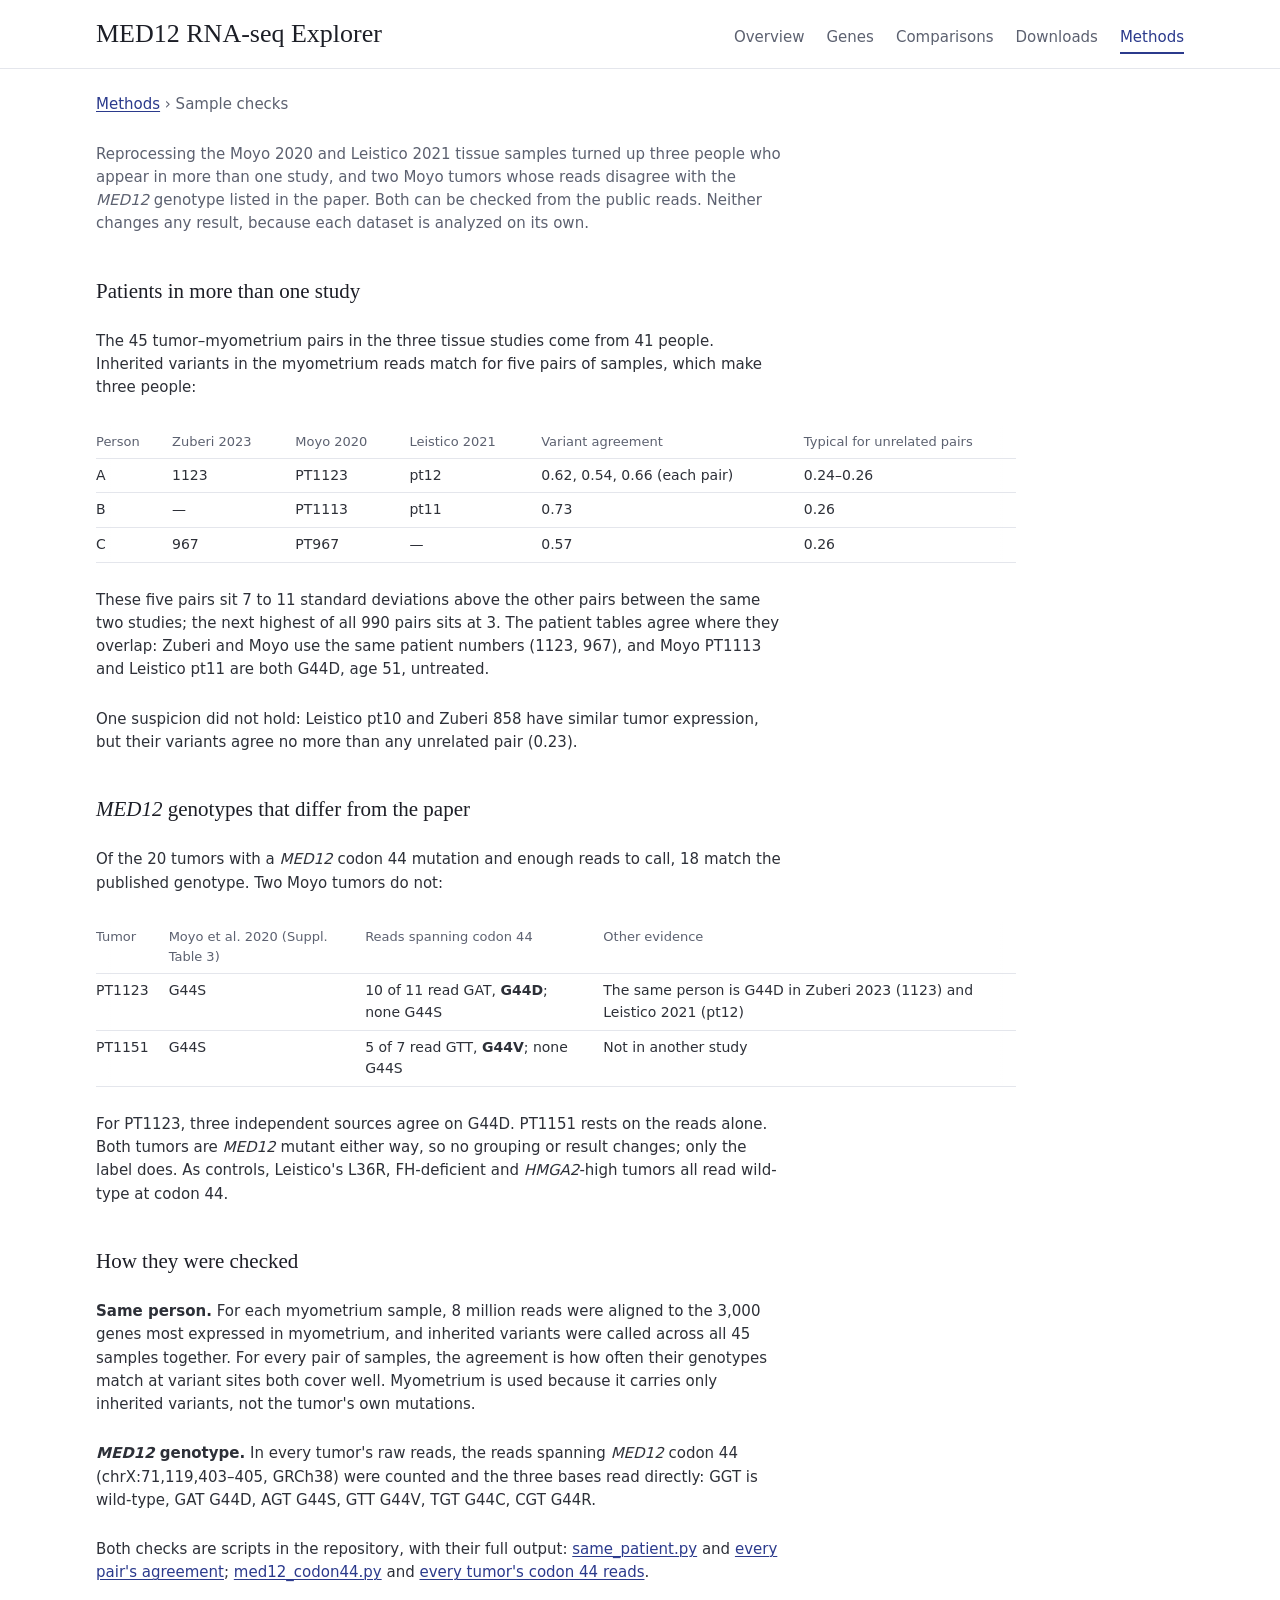
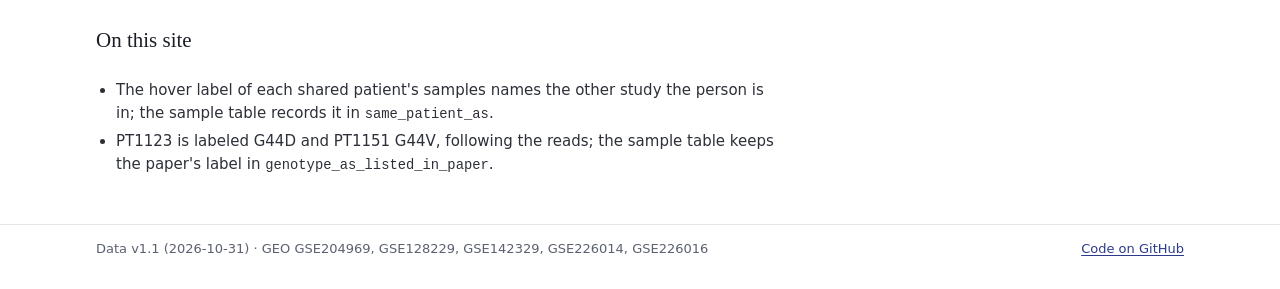
==== docs/checks.html @ cc9376c1 "v1.1: Sample checks page with the evidence for shared patients and the two Moyo genotypes, linked fr" ====
<!doctype html>
<html lang="en">
<head>
<meta charset="utf-8">
<meta name="viewport" content="width=device-width, initial-scale=1">
<title>Sample checks · MED12 RNA-seq Explorer</title>
<meta name="description" content="Evidence from the public reads: three patients who appear in more than one tissue study, and two Moyo tumors whose MED12 genotype differs from the paper.">
<link rel="icon" href="favicon.svg" type="image/svg+xml">
<link rel="stylesheet" href="style.css?v=09fa997c">
</head>
<body>
<header class="site-header">
  <div class="wrap">
    <h1><a href="index.html">MED12 RNA-seq Explorer</a></h1>
    <nav class="site-nav" aria-label="Site">
      <a href="index.html">Overview</a>
      <a href="genes.html">Genes</a>
      <a href="de.html">Comparisons</a>
      <a href="downloads.html">Downloads</a>
      <a href="methods.html" aria-current="page">Methods</a>
    </nav>
  </div>
</header>

<main class="wrap prose">
<p class="dim"><a href="methods.html">Methods</a> › Sample checks</p>
<p class="lede">Reprocessing the Moyo 2020 and Leistico 2021 tissue samples turned up three people who appear in more
  than one study, and two Moyo tumors whose reads disagree with the <i>MED12</i> genotype listed in the paper. Both
  can be checked from the public reads. Neither changes any result, because each dataset is analyzed on its own.</p>

<h2>Patients in more than one study</h2>
<p>The 45 tumor–myometrium pairs in the three tissue studies come from 41 people. Inherited variants in the
  myometrium reads match for five pairs of samples, which make three people:</p>
<div class="scroll"><table>
  <tr><th>Person</th><th>Zuberi 2023</th><th>Moyo 2020</th><th>Leistico 2021</th><th>Variant agreement</th><th>Typical for unrelated pairs</th></tr>
  <tr><td>A</td><td>1123</td><td>PT1123</td><td>pt12</td><td>0.62, 0.54, 0.66 (each pair)</td><td>0.24–0.26</td></tr>
  <tr><td>B</td><td>—</td><td>PT1113</td><td>pt11</td><td>0.73</td><td>0.26</td></tr>
  <tr><td>C</td><td>967</td><td>PT967</td><td>—</td><td>0.57</td><td>0.26</td></tr>
</table></div>
<p>These five pairs sit 7 to 11 standard deviations above the other pairs between the same two studies; the next
  highest of all 990 pairs sits at 3. The patient tables agree where they overlap: Zuberi and Moyo use the same
  patient numbers (1123, 967), and Moyo PT1113 and Leistico pt11 are both G44D, age 51, untreated.</p>
<p>One suspicion did not hold: Leistico pt10 and Zuberi 858 have similar tumor expression, but their variants agree
  no more than any unrelated pair (0.23).</p>

<h2><i>MED12</i> genotypes that differ from the paper</h2>
<p>Of the 20 tumors with a <i>MED12</i> codon 44 mutation and enough reads to call, 18 match the published genotype.
  Two Moyo tumors do not:</p>
<div class="scroll"><table>
  <tr><th>Tumor</th><th>Moyo et al. 2020 (Suppl. Table 3)</th><th>Reads spanning codon 44</th><th>Other evidence</th></tr>
  <tr><td>PT1123</td><td>G44S</td><td>10 of 11 read GAT, <b>G44D</b>; none G44S</td><td>The same person is G44D in Zuberi 2023 (1123) and Leistico 2021 (pt12)</td></tr>
  <tr><td>PT1151</td><td>G44S</td><td>5 of 7 read GTT, <b>G44V</b>; none G44S</td><td>Not in another study</td></tr>
</table></div>
<p>For PT1123, three independent sources agree on G44D. PT1151 rests on the reads alone. Both tumors are
  <i>MED12</i> mutant either way, so no grouping or result changes; only the label does. As controls, Leistico's
  L36R, FH-deficient and <i>HMGA2</i>-high tumors all read wild-type at codon 44.</p>

<h2>How they were checked</h2>
<p><b>Same person.</b> For each myometrium sample, 8 million reads were aligned to the 3,000 genes most expressed in
  myometrium, and inherited variants were called across all 45 samples together. For every pair of samples, the
  agreement is how often their genotypes match at variant sites both cover well. Myometrium is used because it
  carries only inherited variants, not the tumor's own mutations.</p>
<p><b><i>MED12</i> genotype.</b> In every tumor's raw reads, the reads spanning <i>MED12</i> codon 44
  (chrX:71,119,403–405, GRCh38) were counted and the three bases read directly: GGT is wild-type, GAT G44D, AGT
  G44S, GTT G44V, TGT G44C, CGT G44R.</p>
<p>Both checks are scripts in the repository, with their full output:
  <a href="https://github.com/brandonlukas/med12-tpm/blob/main/checks/same_patient.py">same_patient.py</a> and
  <a href="https://github.com/brandonlukas/med12-tpm/blob/main/checks/same_patient.tsv">every pair's agreement</a>;
  <a href="https://github.com/brandonlukas/med12-tpm/blob/main/checks/med12_codon44.py">med12_codon44.py</a> and
  <a href="https://github.com/brandonlukas/med12-tpm/blob/main/checks/med12_codon44.tsv">every tumor's codon 44 reads</a>.</p>

<h2>On this site</h2>
<ul>
  <li>The hover label of each shared patient's samples names the other study the person is in; the sample table
    records it in <code>same_patient_as</code>.</li>
  <li>PT1123 is labeled G44D and PT1151 G44V, following the reads; the sample table keeps the paper's label in
    <code>genotype_as_listed_in_paper</code>.</li>
</ul>
</main>

<footer class="site-footer">
  <div class="wrap">
    <!-- footer:start -->
<span>Data v1.1 (2026-10-31) · GEO GSE204969, GSE128229, GSE142329, GSE226014, GSE226016</span>
<!-- footer:end -->
    <a href="https://github.com/brandonlukas/med12-tpm">Code on GitHub</a>
  </div>
</footer>
</body>
</html>
---- docs/style.css ----
/* A quiet instrument: white page, blue-biased grays, one accent (the lab's lapis).
   Colour is reserved for sample groups and for up/down. Georgia for titles, the
   system sans for everything else, so the page looks native wherever it opens. */
:root {
  color-scheme: light;
  --bg: #ffffff;
  --ink: #1c1e26;
  --text: #2d3038;
  --muted: #5c6170;
  --faint: #9a9fae;
  --rule: #e4e6ec;
  --panel: #f5f6f9;
  --accent: #2b3a8c;
  --accent-soft: #eef0f8;
  --accent-line: #c9cfe6;
  --control: #c3c7d3;
  --mark: #fff4ea;
  --up: #b2182b;
  --down: #2166ac;
  --serif: Georgia, "Times New Roman", serif;
  --sans: system-ui, -apple-system, "Segoe UI", Roboto, Helvetica, Arial, sans-serif;
  --mono: ui-monospace, SFMono-Regular, Menlo, Consolas, monospace;
  --radius: 6px;
}

*, *::before, *::after { box-sizing: border-box; }
html { -webkit-text-size-adjust: 100%; }
body { margin: 0; background: var(--bg); color: var(--text); font: 15px/1.55 var(--sans); }
.wrap {
  max-width: 1120px; margin: 0 auto;
  padding-left: max(16px, env(safe-area-inset-left, 0px));
  padding-right: max(16px, env(safe-area-inset-right, 0px));
}
a { color: var(--accent); text-decoration-thickness: 1px; text-underline-offset: 2px; }
a:hover { text-decoration-thickness: 2px; }
:focus-visible { outline: 2px solid var(--accent); outline-offset: 2px; border-radius: 2px; }
h1, h2, h3 { color: var(--ink); margin: 0; text-wrap: balance; }
h1 { font: 400 26px/1.2 var(--serif); }
h2 { font: 400 21px/1.25 var(--serif); }
h3 { font: 600 15px/1.3 var(--sans); }
p, ul { margin: 0; }
b, strong { font-weight: 600; }
button { font: inherit; }
sub { font-size: .75em; line-height: 0; }
.muted, .dim { color: var(--muted); }
.small { font-size: 13px; }
.up { color: var(--up); }
.down { color: var(--down); }
[hidden] { display: none !important; }
.stack { display: grid; gap: 14px; }

/* header, footer */
.site-header { border-bottom: 1px solid var(--rule); }
.site-header .wrap { display: flex; align-items: baseline; justify-content: space-between; gap: 10px 24px; flex-wrap: wrap; padding-block: 18px 14px; }
.site-header h1 a { color: inherit; text-decoration: none; }
.site-nav { display: flex; flex-wrap: wrap; gap: 4px 22px; }
.site-nav a { color: var(--muted); text-decoration: none; padding-bottom: 3px; border-bottom: 2px solid transparent; white-space: nowrap; }
.site-nav a:hover { color: var(--ink); }
.site-nav a[aria-current] { color: var(--accent); border-bottom-color: var(--accent); }
.site-footer { border-top: 1px solid var(--rule); margin-top: 24px; }
.site-footer .wrap { display: flex; flex-wrap: wrap; justify-content: space-between; gap: 6px 24px; padding-block: 14px 30px; color: var(--muted); font-size: 13px; }

main.wrap { display: grid; gap: 26px; padding-block: 24px 24px; }
.lede { color: var(--muted); max-width: 72ch; }

/* controls */
.controls { display: flex; flex-wrap: wrap; gap: 16px 28px; align-items: flex-end; min-width: 0; }
.field { display: grid; grid-template-columns: minmax(0, auto); gap: 6px; min-width: 0; max-width: 100%; }
.field > label, .field > .label { font-size: 13px; color: var(--muted); }
.grow { flex: 1 1 360px; max-width: 680px; }
select, input[type="search"], input[type="number"], input[type="text"] {
  font: inherit; color: var(--ink); background: #fff;
  border: 1px solid var(--control); border-radius: var(--radius);
  padding: 8px 10px; min-height: 40px;
}
select { max-width: 100%; text-overflow: ellipsis; }   /* long comparison names must not widen a phone page */
select:focus-visible, input:focus-visible { outline: none; border-color: var(--accent); box-shadow: 0 0 0 3px var(--accent-soft); }
input[type="search"]::-webkit-search-decoration { -webkit-appearance: none; }

.chipbox {
  display: flex; flex-wrap: wrap; gap: 8px; align-items: center;
  min-height: 44px; padding: 6px 8px; background: #fff; cursor: text;
  border: 1px solid var(--control); border-radius: var(--radius);
}
.chipbox:focus-within { border-color: var(--accent); box-shadow: 0 0 0 3px var(--accent-soft); }
.chipbox input { flex: 1 1 150px; min-width: 150px; min-height: 0; border: 0; padding: 4px 2px; background: transparent; }
.chip-clear { all: unset; cursor: pointer; margin-left: auto; color: var(--muted); font-size: 13px; padding: 3px 8px; border-radius: 4px; white-space: nowrap; }
.chip-clear:hover { color: var(--ink); background: var(--panel); }
.chip-clear:focus-visible { outline: 2px solid var(--accent); }
.chipbox input:focus-visible { box-shadow: none; }
.chip { display: inline-flex; align-items: center; gap: 2px; background: var(--accent-soft); color: var(--ink); border-radius: 4px; padding: 3px 4px 3px 10px; font-size: 14px; line-height: 1.4; font-weight: 500; cursor: grab; }
.chip:active { cursor: grabbing; }
.chip { touch-action: none; }
.chip:focus-visible { outline: 2px solid var(--accent); outline-offset: 1px; }
.chip.placeholder { opacity: .35; outline: 1px dashed var(--accent); outline-offset: -1px; background: transparent; cursor: grabbing; }
.drag-shield { position: fixed; inset: 0; z-index: 49; cursor: grabbing; }
#chips.dragging { cursor: grabbing; }   /* the box holds the pointer capture; some browsers show its cursor */
.chip.ghost { position: fixed; left: 0; top: 0; z-index: 50; margin: 0; pointer-events: none; box-shadow: 0 6px 18px rgba(28,30,38,.18); transform-origin: top left; }
.chipbox { user-select: none; }
.chipbox input { user-select: text; }
.chip button { all: unset; cursor: pointer; color: var(--muted); font-size: 17px; line-height: 1; padding: 1px 6px 3px; border-radius: 3px; }
.chip button:hover { color: var(--ink); background: #fff; }
.chip button:focus-visible { outline: 2px solid var(--accent); }

.segmented { display: inline-flex; min-height: 40px; border: 1px solid var(--control); border-radius: var(--radius); overflow: hidden; background: #fff; }
.segmented button { all: unset; cursor: pointer; display: flex; align-items: center; padding: 0 14px; font-size: 14px; color: var(--muted); }
.segmented button + button { border-left: 1px solid var(--control); }
.segmented button[aria-checked="true"] { background: var(--accent-soft); color: var(--accent); font-weight: 600; }
.segmented button:focus-visible { outline: 2px solid var(--accent); outline-offset: -3px; }

.genesets { display: flex; flex-wrap: wrap; gap: 6px 8px; align-items: center; font-size: 14px; color: var(--muted); margin-top: -10px; }
.genesets button, .btn {
  all: unset; cursor: pointer; font: inherit; font-size: 13.5px; line-height: 1.4;
  color: var(--accent); border: 1px solid var(--accent-line); border-radius: var(--radius);
  padding: 5px 11px; white-space: nowrap;
}
.genesets button { border-radius: 999px; padding: 3px 11px; }
@media (max-width: 600px) {
  .genesets { flex-wrap: nowrap; overflow-x: auto; padding-bottom: 6px; scrollbar-width: thin; }
  .genesets > * { flex: none; }
}
.genesets button:hover, .btn:hover { background: var(--accent-soft); }
.genesets button:focus-visible, .btn:focus-visible { outline: 2px solid var(--accent); outline-offset: 2px; }
.btn:disabled { color: var(--faint); border-color: var(--rule); cursor: default; background: none; }
.btn.quiet { border-color: transparent; }

.search { position: relative; }
.suggest {
  position: absolute; z-index: 20; left: 0; right: 0; top: 100%; margin: 4px 0 0; padding: 4px 0; list-style: none;
  background: #fff; border: 1px solid var(--rule); border-radius: var(--radius);
  box-shadow: 0 8px 24px rgba(28, 30, 38, .10); max-height: 320px; overflow-y: auto;
}
.suggest li { padding: 7px 12px; cursor: pointer; display: flex; justify-content: space-between; gap: 12px; }
.suggest li[aria-selected="true"], .suggest li:hover { background: var(--accent-soft); }
.suggest .id { color: var(--muted); font-size: 13px; font-variant-numeric: tabular-nums; white-space: nowrap; }

.status { color: var(--muted); font-size: 14px; min-height: 1.5em; }
.noplot { color: var(--muted); font-size: 14px; max-width: 48ch; padding: 20px 0; border-top: 1px dashed var(--rule); border-bottom: 1px dashed var(--rule); }

/* the selected gene(s) */
.gene-head { display: flex; flex-wrap: wrap; gap: 8px 24px; align-items: baseline; justify-content: space-between; border-bottom: 1px solid var(--rule); padding-bottom: 12px; }
.gene-head .title { display: flex; flex-wrap: wrap; gap: 4px 14px; align-items: baseline; }
.gene-head h2 { font-size: 24px; }
.gene-head .meta { color: var(--muted); font-size: 14px; }
.gene-head .actions { display: flex; gap: 8px; align-items: center; flex-wrap: wrap; }
.gene-head .segmented { min-height: 32px; margin-right: 6px; }
.gene-head .segmented button { padding: 0 11px; font-size: 13.5px; }

/* dataset panels */
.panels { display: grid; grid-template-columns: repeat(3, minmax(0, 1fr)); gap: 36px 28px; }
.panels.multi { grid-template-columns: 1fr; }
@media (max-width: 920px) { .panels { grid-template-columns: 1fr; } }
.panel { display: grid; gap: 12px; min-width: 0; align-content: start; }
/* side by side, the header, plot and tables of the three panels line up (subgrid; older browsers just stack) */
.panels:not(.multi) .panel { grid-template-rows: subgrid; grid-row: span 3; row-gap: 12px; }
.panel header { display: grid; gap: 3px; }
.panel h2 { font-size: 18px; }
.panel .note { color: var(--muted); font-size: 13px; line-height: 1.45; }
.plot { height: 330px; }
/* Cursors say what a click does: an arrow where it does nothing (the Genes plots, legends), a hand on links, buttons and clickable points, a crosshair where dragging zooms, a grab
   hand on chips. The Genes plots have no drag behaviour, so their drag layers get the arrow. */
.js-plotly-plot .plotly .legend .traces, .js-plotly-plot .plotly .legend .traces .legendtoggle { cursor: default !important; }
.plot .drag { cursor: default !important; }
.panels.multi .plot { height: 360px; }
.panels.multi .scroll { max-width: 820px; }
.panels.multi table { min-width: 560px; }

/* tables */
table { border-collapse: collapse; width: 100%; font-size: 14px; font-variant-numeric: tabular-nums; }
caption { text-align: left; font-size: 13px; color: var(--muted); padding: 0 0 6px; }
th, td { padding: 6px 8px; border-bottom: 1px solid var(--rule); text-align: right; vertical-align: top; }
th { font-weight: 500; color: var(--muted); font-size: 13px; white-space: nowrap; }
th:first-child, td:first-child { text-align: left; padding-left: 0; }
th:last-child, td:last-child { padding-right: 0; }
td.sig { font-weight: 600; color: var(--ink); }
td.sig.up { color: var(--up); }
td.sig.down { color: var(--down); }
th.left, td.left { text-align: left; }
td a { text-decoration: none; }
tr[data-hl-groups]:hover, tr[data-hl-gene]:hover { background: var(--panel); }
a.hl { color: inherit; text-decoration: none; border-bottom: 1px dotted var(--control); }
a.hl:hover { color: var(--accent); border-bottom: 1px solid var(--accent); }
td a:hover { text-decoration: underline; }
.swatch { display: inline-block; width: 9px; height: 9px; border-radius: 50%; margin-right: 7px; vertical-align: 0; }
.tables { display: grid; gap: 18px; align-content: start; }

/* collapsible notes */
details.notes { border-top: 1px solid var(--rule); padding-top: 14px; }
details.notes > :not(summary) { max-width: 78ch; }
details.notes summary { cursor: pointer; font-weight: 600; color: var(--ink); list-style: none; display: flex; gap: 8px; align-items: center; }
details.notes summary::-webkit-details-marker { display: none; }
details.notes summary::before { content: ""; width: 0; height: 0; border: 5px solid transparent; border-left: 7px solid var(--muted); border-right: 0; transition: transform .15s; }
details[open].notes summary::before { transform: rotate(90deg); }
details.notes ul { margin-top: 10px; padding-left: 20px; display: grid; gap: 6px; }
details.notes p, details.notes pre { margin-top: 10px; }
.linklike { all: unset; cursor: pointer; color: var(--accent); text-decoration: underline; text-underline-offset: 2px; }
.linklike:focus-visible { outline: 2px solid var(--accent); outline-offset: 2px; }
@media (prefers-reduced-motion: reduce) { * { transition: none !important; animation: none !important; } }

/* Comparisons page */
.summary { display: flex; flex-wrap: wrap; gap: 4px 18px; align-items: baseline; }
.summary b { color: var(--ink); font-size: 17px; }
.summary .up, .summary .down { font-weight: 600; }
.picked { display: flex; flex-wrap: wrap; gap: 6px 16px; align-items: baseline; background: var(--panel); border-radius: var(--radius); padding: 10px 14px; font-size: 14px; }
.picked b { font-size: 16px; }
.picked .end { margin-left: auto; display: flex; gap: 10px; align-items: baseline; }
.plotwrap { position: relative; }
.plotwrap .reset { position: absolute; top: 0; right: 0; background: #fff; }
.volcano { height: 480px; }
.agree-wrap { width: min(100%, 600px); }
.agree { width: 100%; aspect-ratio: 1 / 1; min-height: 360px; }
.table-section { max-width: 780px; }
.tablebar { display: flex; flex-wrap: wrap; gap: 10px 16px; align-items: center; }
.tablebar input[type="search"] { min-width: 220px; }
.tablebar .count { color: var(--muted); font-size: 14px; margin-left: auto; }
.check { display: inline-flex; align-items: center; gap: 7px; font-size: 14px; cursor: pointer; }
.check input { width: 16px; height: 16px; margin: 0; accent-color: var(--accent); }
.thresholds { display: inline-flex; flex-wrap: wrap; align-items: center; gap: 6px 8px; min-height: 40px; }
.thresholds input { width: 80px; }
/* a shadow at the edge where content continues; it hides when scrolled to the end */
.scroll { overflow-x: auto; background:
  linear-gradient(to right, var(--bg) 30%, rgba(255,255,255,0)) left / 40px 100% no-repeat local,
  linear-gradient(to left, var(--bg) 30%, rgba(255,255,255,0)) right / 40px 100% no-repeat local,
  linear-gradient(to right, rgba(28,30,38,.12), rgba(28,30,38,0)) left / 16px 100% no-repeat scroll,
  linear-gradient(to left, rgba(28,30,38,.12), rgba(28,30,38,0)) right / 16px 100% no-repeat scroll; }
table.sortable th { cursor: pointer; user-select: none; }
table.sortable th:hover { color: var(--ink); }
table.sortable th.asc::after { content: " ↑"; }
table.sortable th.desc::after { content: " ↓"; }
table.sortable tr[data-i] { cursor: pointer; }
table.sortable tr[data-i]:hover, table.sortable tr[data-i]:focus-visible { background: var(--panel); outline: none; }
table.sortable tr.picked-row { background: var(--mark); }
table.sortable td:nth-child(2), table.sortable th:nth-child(2) { text-align: left; }
.pager { display: flex; gap: 12px; align-items: center; justify-content: flex-end; font-size: 14px; color: var(--muted); }

/* Methods page */
.prose { display: grid; gap: 14px; }
.prose > p, .prose > ul, .prose > details { max-width: 72ch; }
.prose > .scroll { max-width: 920px; }
.prose h2 { padding-top: 16px; }
.prose h3 { padding-top: 4px; }
.prose ul { padding-left: 20px; display: grid; gap: 4px; }
.prose th, .prose td { text-align: left; white-space: normal; }
@media (min-width: 600px) { .prose .scroll table { min-width: 560px; } }
.prose th:not(:first-child), .prose td:not(:first-child) { padding-left: 12px; }
pre { margin: 0; background: var(--panel); padding: 12px 14px; border-radius: var(--radius); overflow-x: auto; font: 13px/1.5 var(--mono); color: var(--ink); max-width: 72ch; }
.prose > pre { max-width: 72ch; }
code { font-family: var(--mono); font-size: .92em; }

/* Overview page */
.lede.big { font-size: 18px; line-height: 1.5; color: var(--text); max-width: 64ch; }
.lookup { max-width: 520px; }
.lookup .row { display: flex; gap: 8px; }
.lookup .row input { flex: 1; min-width: 0; }
.btn.primary { background: var(--accent); color: #fff; border-color: var(--accent); padding: 8px 16px; }
.btn.primary:hover { background: #22306f; }
.prose-block { max-width: 72ch; display: grid; gap: 10px; }
.prose-block h2 { margin-bottom: 2px; }
.examples { font-size: 14px; color: var(--muted); }

/* the study-design drawing and the three study notes under it */
.design { display: grid; gap: 12px; margin: 0; }
.design-svg { display: block; width: min(100%, 860px); height: auto; }
@media (max-width: 720px) { .design-svg { min-width: 700px; } }   /* labels stay legible; the figure scrolls sideways */
.design-svg text { font-family: var(--sans); }
.design figcaption { color: var(--text); font-size: 14px; max-width: 72ch; }
.design figcaption b { color: var(--ink); }

/* Downloads page */
.dl-grid { display: grid; grid-template-columns: repeat(2, minmax(0, 1fr)); gap: 16px; }
@media (max-width: 720px) { .dl-grid { grid-template-columns: 1fr; } }
.dl { display: grid; gap: 8px; align-content: start; padding: 16px 18px; border: 1px solid var(--accent-line); border-radius: var(--radius);
  color: var(--text); text-decoration: none; font-size: 14px; line-height: 1.5; }
.dl:hover { background: var(--accent-soft); text-decoration: none; }
.dl-title { display: flex; flex-wrap: wrap; gap: 4px 10px; align-items: baseline; font: 600 16px/1.3 var(--sans); color: var(--accent); }
.dl-title .dim { font-weight: 400; font-size: 13px; }
.prose-table th, .prose-table td { text-align: left; white-space: normal; }
.prose-table th:not(:first-child), .prose-table td:not(:first-child) { padding-left: 12px; }
.cols { padding-left: 20px; display: grid; gap: 6px; max-width: 72ch; }

/* the PCA panels on Methods */
.pca { display: grid; grid-template-columns: repeat(3, minmax(0, 1fr)); gap: 20px; max-width: 920px; }
@media (max-width: 760px) { .pca { grid-template-columns: 1fr; max-width: 360px; } }
.pca-panel { margin: 0; display: grid; gap: 6px; }
.pca-panel h3 { font: 400 17px/1.25 var(--serif); }
.pca-panel svg { width: 100%; height: auto; display: block; font-family: var(--sans); }
.pca-panel .legend { display: flex; flex-wrap: wrap; gap: 4px 14px; font-size: 13px; color: var(--muted); }
.pca-panel circle { transition: r .12s, opacity .15s; cursor: default; outline: none; }
.pca-panel circle.hot, .pca-panel circle.mate { r: 7.5; }
.pca-panel circle.faded { opacity: .18; }
.pca-panel line.pair.lit { stroke: var(--ink); stroke-width: 1.4; }
.pca-panel .legend [data-group] { cursor: default; }
.tip { position: absolute; z-index: 30; pointer-events: none; background: #fff; border: 1px solid var(--rule); border-radius: 4px;
  box-shadow: 0 4px 14px rgba(28,30,38,.10); padding: 6px 9px; font-size: 13px; line-height: 1.45; color: var(--ink); white-space: nowrap; }
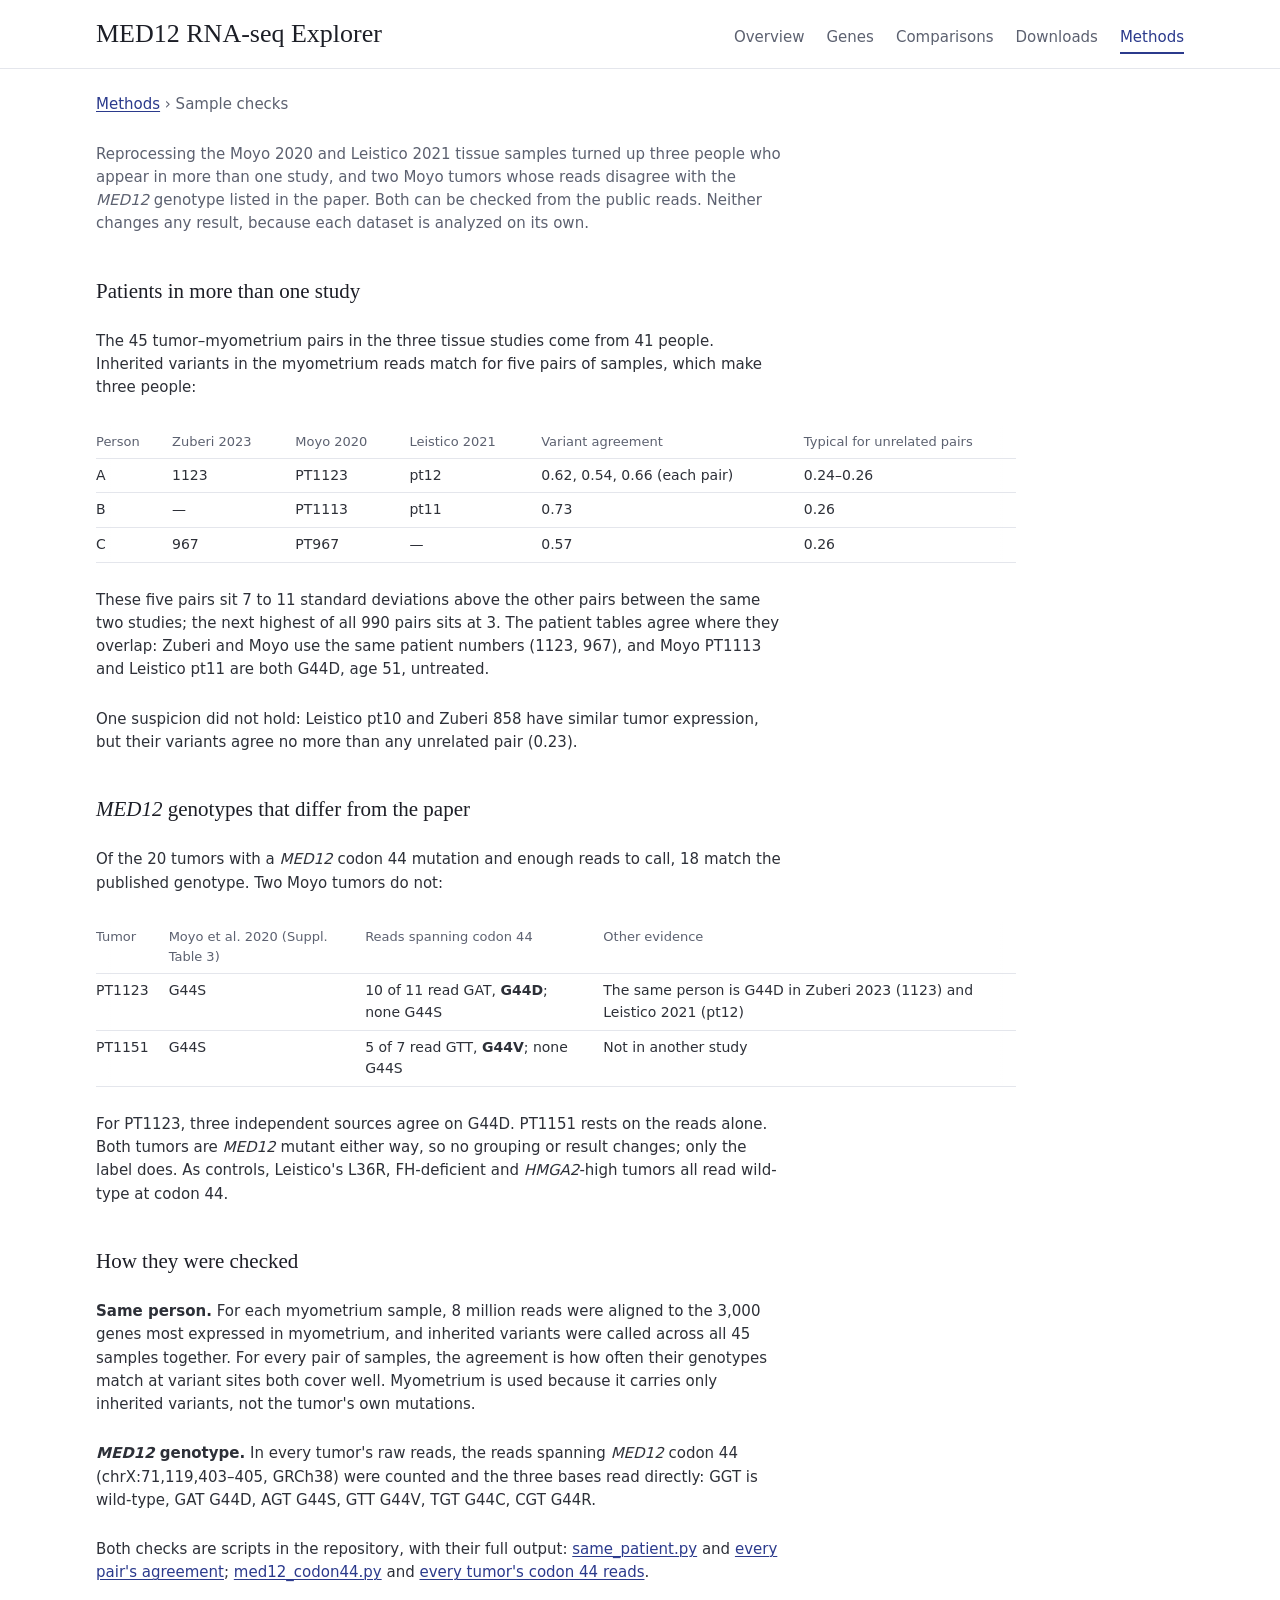
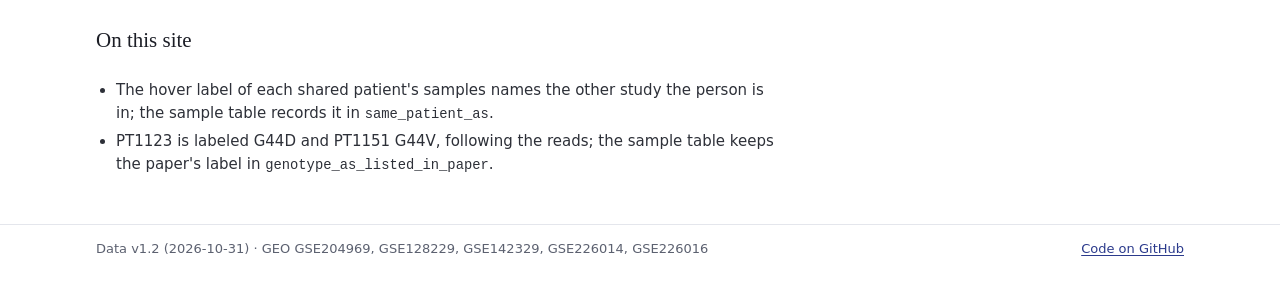
==== commit 2cab29e2: "v1.2: TF activity on the Comparisons page (Genes / TFs switch, target lists), downloads, Methods Co-" ====
--- a/docs/checks.html
+++ b/docs/checks.html
@@ -6,7 +6,7 @@
 <title>Sample checks · MED12 RNA-seq Explorer</title>
 <meta name="description" content="Evidence from the public reads: three patients who appear in more than one tissue study, and two Moyo tumors whose MED12 genotype differs from the paper.">
 <link rel="icon" href="favicon.svg" type="image/svg+xml">
-<link rel="stylesheet" href="style.css?v=09fa997c">
+<link rel="stylesheet" href="style.css?v=f5da8c63">
 </head>
 <body>
 <header class="site-header">
@@ -81,7 +81,7 @@
 <footer class="site-footer">
   <div class="wrap">
     <!-- footer:start -->
-<span>Data v1.1 (2026-10-31) · GEO GSE204969, GSE128229, GSE142329, GSE226014, GSE226016</span>
+<span>Data v1.2 (2026-10-31) · GEO GSE204969, GSE128229, GSE142329, GSE226014, GSE226016</span>
 <!-- footer:end -->
     <a href="https://github.com/brandonlukas/med12-tpm">Code on GitHub</a>
   </div>
--- a/docs/style.css
+++ b/docs/style.css
@@ -204,6 +204,11 @@
 .picked { display: flex; flex-wrap: wrap; gap: 6px 16px; align-items: baseline; background: var(--panel); border-radius: var(--radius); padding: 10px 14px; font-size: 14px; }
 .picked b { font-size: 16px; }
 .picked .end { margin-left: auto; display: flex; gap: 10px; align-items: baseline; }
+.targets { display: grid; gap: 8px; justify-items: start; margin-top: 8px; padding: 10px 14px; border: 1px solid var(--rule); border-radius: var(--radius); font-size: 14px; }
+.targets p { margin: 0; }
+.targets .scroll { justify-self: stretch; }
+.targets table { width: auto; }
+.targets td .linklike { font-weight: 600; }
 .plotwrap { position: relative; }
 .plotwrap .reset { position: absolute; top: 0; right: 0; background: #fff; }
 .volcano { height: 480px; }
